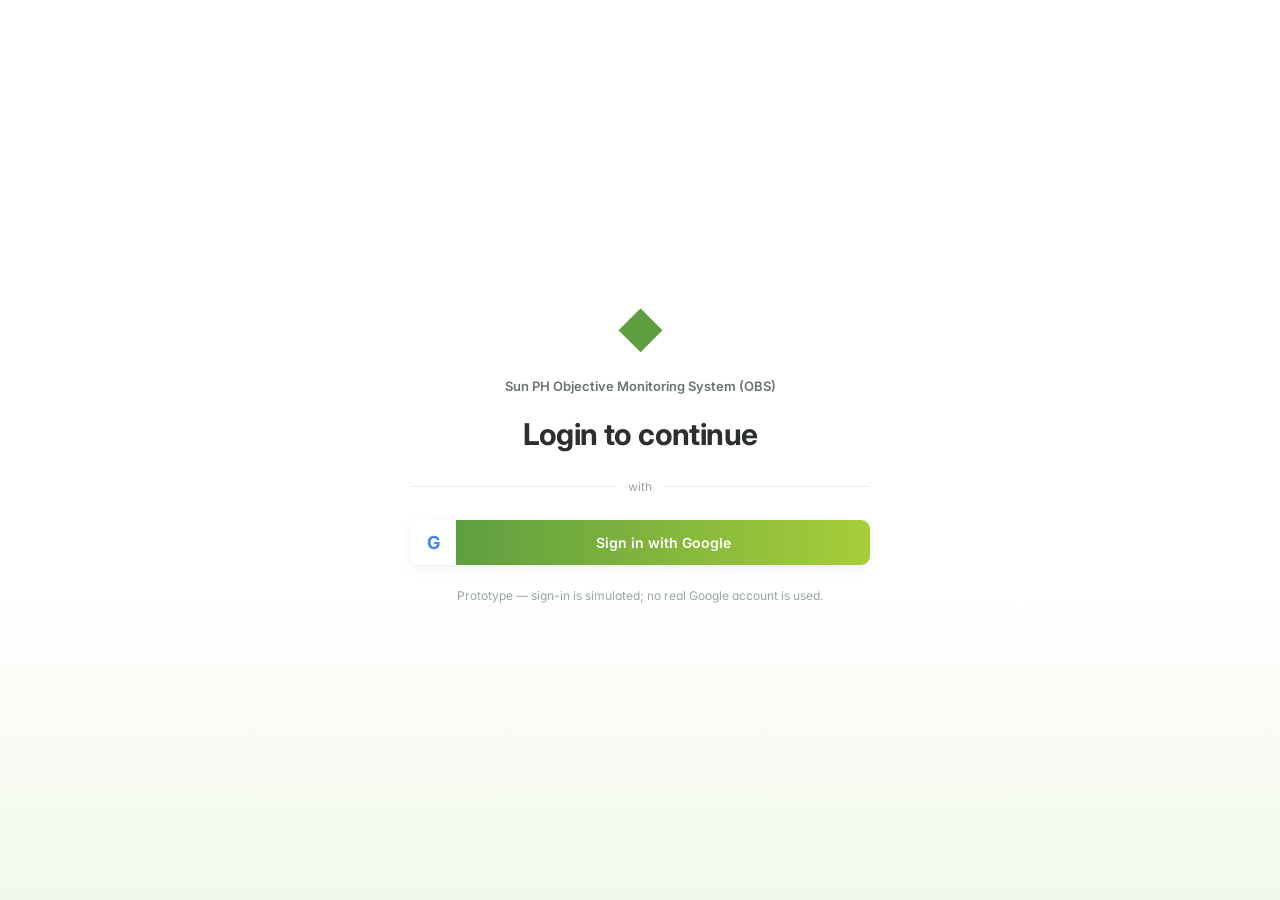
==== admin-oms/index.html @ 53032c03 "deploy: publish admin-oms preview at /admin-oms (branch-mode Pages) Pages serves main in legacy bran" ====
<!DOCTYPE html>
<html lang="en">
<head>
  <meta charset="UTF-8" />
  <meta name="viewport" content="width=device-width, initial-scale=1.0" />
  <title>OBS</title>
  <link rel="preconnect" href="https://fonts.googleapis.com" />
  <link rel="preconnect" href="https://fonts.gstatic.com" crossorigin />
  <link rel="stylesheet" href="https://fonts.googleapis.com/css2?family=Inter:wght@400;500;600;700;800&display=swap" />
  <link rel="stylesheet" href="styles.css" />
  <!-- Auth gate: unauthenticated visitors are sent to the login page (fake auth, prototype). -->
  <script>
    try {
      if (localStorage.getItem("titan-authed") !== "1") window.location.replace("login.html");
    } catch (e) { /* private mode — allow through */ }
  </script>
</head>
<body>
  <div class="app">
    <!-- Sidebar -->
    <aside class="sidebar">
      <div class="brand">
        <span class="brand-mark">◆</span>
        <span class="brand-name">Sun PH Objective Monitoring System (OBS)</span>
      </div>
      <div class="nav-section">Workspace</div>
      <nav class="nav" id="nav">
        <button class="nav-item active" data-view="analytics">
          <span class="nav-ico">▦</span> Analytics
        </button>
        <button class="nav-item" data-view="objectives">
          <span class="nav-ico">◎</span> My Objectives
        </button>
        <button class="nav-item" data-view="ai">
          <span class="nav-ico">✦</span> AI Assistant
        </button>
        <button class="nav-item" data-view="my-feedback">
          <span class="nav-ico">✓</span> My Feedback
        </button>
        <button class="nav-item" data-view="peer">
          <span class="nav-ico">★</span> Peer Review
        </button>
        <button class="nav-item" data-view="reports">
          <span class="nav-ico">▤</span> Reports
        </button>
        <button class="nav-item" data-view="feedback">
          <span class="nav-ico">✎</span> Feedback
        </button>
        <button class="nav-item" data-view="evidence">
          <span class="nav-ico">📎</span> Evidence Review
        </button>
        <button class="nav-item" data-view="admin">
          <span class="nav-ico">⚙</span> Admin
        </button>
      </nav>
      <div class="sidebar-foot">
        <button class="btn sm signout-btn" id="signout"><span>⤶</span> Sign out</button>
        <div class="mini-note">Prototype · dummy data</div>
      </div>
    </aside>

    <!-- Main -->
    <div class="main">
      <header class="topbar">
        <div class="topbar-title" id="topbar-title">Analytics</div>
        <div class="topbar-right">
          <button class="theme-switch" id="theme-switch" title="Change the look — cycle theme options">
            <span class="theme-dot" id="theme-dot"></span>
            <span class="theme-name" id="theme-name">Evergreen</span>
            <span class="theme-caret">▾</span>
          </button>
          <div class="role-switch" id="role-switch">
            <button class="role-btn active" data-role="employee">Employee</button>
            <button class="role-btn" data-role="leader">Leader</button>
          </div>
          <div class="user-chip" id="user-chip">
            <span class="avatar" id="user-avatar">AP</span>
            <span class="user-name" id="user-name">Abdul Palala</span>
          </div>
        </div>
      </header>

      <main class="content" id="content"><!-- views render here --></main>
    </div>
  </div>

  <!-- Modal host -->
  <div class="modal-overlay" id="modal-overlay" hidden>
    <div class="modal" id="modal"></div>
  </div>

  <!-- Data first, then view modules, then the app controller -->
  <script src="mock-data.js"></script>
  <script src="views-analytics.js"></script>
  <script src="views-objectives.js"></script>
  <script src="views-ai.js"></script>
  <script src="views-reviews.js"></script>
  <script src="views-peer.js"></script>
  <script src="views-reports.js"></script>
  <script src="views-evidence.js"></script>
  <script src="views-admin.js"></script>
  <script src="app.js"></script>
</body>
</html>
---- admin-oms/styles.css ----
/* Titan prototype — NiceAdmin-inspired design system. Pure CSS, no dependencies. */

:root {
  /* palette */
  --bg: #f3f6f3;
  --surface: #ffffff;
  --surface-2: #f5f8f4;
  --border: #e8eee7;
  --text: #2b302c;
  --muted: #6a746c;
  --faint: #9aa89c;
  --accent: #5f9e3f;
  --accent-soft: #e9f4dc;
  --green: #4e8a34;
  --green-soft: #e7f4d6;
  --amber: #d97706;
  --amber-soft: #fdf3e3;
  --red: #dc2626;
  --red-soft: #fce8e8;
  --blue: #2563eb;
  --blue-soft: #e8f0fe;
  /* brand greens (NiceAdmin) */
  --green-deep: #124b3a;
  --green-deep2: #0e3c2e;
  --lime: #a6ce3a;
  --lime-2: #cfe89a;
  --donut-amber: #e6a23c;
  /* themeable brand extras (overridden per [data-theme]) */
  --accent-strong: #2f6b2a;   /* text/icon sitting on accent-soft */
  --on-primary: #16351f;      /* text on the primary CTA button   */
  --on-dark: #ffffff;         /* text on dark shell / accent fills */
  --track: #eef0f4;           /* progress + neutral chip track     */
  /* shape */
  --r-card: 14px;
  --r-btn: 9px;
  --r-pill: 999px;
  --shadow: 0 1px 2px rgba(20, 22, 40, .04), 0 4px 16px rgba(20, 22, 40, .05);
  --shadow-lg: 0 12px 40px rgba(20, 22, 40, .16);
  --sp: 8px;

  /* ---------- Typography tokens (single source of truth) ---------- */
  --font-sans: "Inter", -apple-system, BlinkMacSystemFont, "Segoe UI", Roboto, Helvetica, Arial, sans-serif;

  /* type scale */
  --fs-page-title: 30px;   /* page titles          */
  --fs-section: 18px;      /* section headers      */
  --fs-card-title: 16px;   /* card titles          */
  --fs-name: 16px;         /* employee names       */
  --fs-body: 14px;         /* body text            */
  --fs-label: 13px;        /* form / value labels  */
  --fs-chip: 12px;         /* status chips, tags   */
  --fs-button: 14px;       /* buttons              */
  --fs-input: 14px;        /* inputs               */
  --fs-helper: 12px;       /* helper / meta text   */
  --fs-eyebrow: 11px;      /* uppercase micro-labels */

  /* weights */
  --fw-regular: 400;
  --fw-medium: 500;
  --fw-semibold: 600;
  --fw-bold: 700;

  /* line heights */
  --lh-heading: 1.25;
  --lh-body: 1.5;
  --lh-label: 1.4;

  /* tracking */
  --ls-tight: -.02em;
  --ls-wide: .04em;
}

/* ============================================================
   THEME VARIANTS — swap brand + neutral tokens only.
   Semantic status colors (green/amber/red/blue) stay constant.
   Layout and view logic are untouched; set via <html data-theme>.
   ============================================================ */

/* Option 2 — Indigo: modern SaaS, cool neutrals (Linear-ish) */
:root[data-theme="indigo"] {
  --bg: #f6f7fb; --surface: #ffffff; --surface-2: #f3f4f9; --border: #e7e8f0;
  --text: #1e2130; --muted: #5c6479; --faint: #9aa0b5;
  --accent: #5b5bd6; --accent-soft: #eaeafb; --accent-strong: #4343b8;
  --green-deep: #2c2c66; --green-deep2: #23234f;
  --lime: #5b5bd6; --lime-2: #c7c7f2; --on-primary: #ffffff;
  --track: #ececf3;
}

/* Option 3 — Graphite: minimal monochrome (Vercel / Notion-ish) */
:root[data-theme="graphite"] {
  --bg: #f7f7f8; --surface: #ffffff; --surface-2: #f4f4f5; --border: #e6e6e8;
  --text: #18181b; --muted: #6b6b74; --faint: #a1a1aa;
  --accent: #18181b; --accent-soft: #ececed; --accent-strong: #18181b;
  --green-deep: #18181b; --green-deep2: #09090b;
  --lime: #18181b; --lime-2: #d4d4d8; --on-primary: #ffffff;
  --track: #eaeaec;
}

/* Option 4 — Midnight: dark mode */
:root[data-theme="midnight"] {
  --bg: #0f1214; --surface: #171b1e; --surface-2: #1e2427; --border: #2a3136;
  --text: #e6ebe8; --muted: #9aa8a0; --faint: #6b7873;
  --accent: #6bbf59; --accent-soft: #1e3320; --accent-strong: #8fd97f;
  --green-deep: #0c2a1f; --green-deep2: #082018;
  --lime: #6bbf59; --lime-2: #2e5a2f; --on-primary: #0c2a1f;
  --track: #2a3136;
  --shadow: 0 1px 2px rgba(0, 0, 0, .3), 0 4px 16px rgba(0, 0, 0, .35);
  --shadow-lg: 0 12px 40px rgba(0, 0, 0, .55);
}

* { box-sizing: border-box; }
html, body { height: 100%; }
body {
  margin: 0;
  font-family: var(--font-sans);
  background: var(--bg);
  color: var(--text);
  font-size: var(--fs-body);
  font-weight: var(--fw-regular);
  line-height: var(--lh-body);
  -webkit-font-smoothing: antialiased;
  -moz-osx-font-smoothing: grayscale;
  text-rendering: optimizeLegibility;
  font-optical-sizing: auto;
  font-feature-settings: "cv11", "ss01";
}

/* ---------- Layout ---------- */
.app { display: flex; min-height: 100vh; }

.sidebar {
  width: 232px; flex-shrink: 0;
  background: var(--surface);
  border-right: 1px solid var(--border);
  display: flex; flex-direction: column;
  padding: 18px 14px;
  position: sticky; top: 0; height: 100vh;
}
.brand { display: flex; align-items: center; gap: 10px; padding: 6px 8px 20px; }
.brand-mark { color: var(--green-deep); font-size: 20px; }
.brand-name { font-weight: var(--fw-bold); font-size: var(--fs-section); letter-spacing: var(--ls-tight); }
/* Full product name is long — keep the sidebar lockup compact and let it wrap cleanly. */
.sidebar .brand { align-items: flex-start; }
.sidebar .brand-mark { line-height: 1.25; }
.sidebar .brand-name { font-size: var(--fs-label); line-height: 1.25; letter-spacing: 0; }

.nav-section { font-size: var(--fs-eyebrow); font-weight: var(--fw-bold); text-transform: uppercase; letter-spacing: .06em; color: var(--faint); padding: 8px 12px 6px; }
.nav { display: flex; flex-direction: column; gap: 3px; }
.nav-item {
  display: flex; align-items: center; gap: 11px;
  border: none; background: transparent; cursor: pointer;
  padding: 10px 12px; border-radius: var(--r-btn);
  font-size: var(--fs-body); font-weight: var(--fw-medium); color: var(--muted); text-align: left; width: 100%;
  font-family: inherit; transition: background .12s, color .12s;
}
.nav-item:hover { background: var(--surface-2); color: var(--text); }
.nav-item.active { background: var(--accent-soft); color: var(--accent-strong); font-weight: 700; }
.nav-item.active .nav-ico { color: var(--accent); }
.nav-ico { width: 18px; text-align: center; font-size: 15px; }

.sidebar-foot { margin-top: auto; padding: 10px 8px; }
.mini-note { font-size: var(--fs-eyebrow); color: var(--faint); }

.main { flex: 1; min-width: 0; display: flex; flex-direction: column; }

.topbar {
  display: flex; align-items: center; justify-content: space-between;
  padding: 14px 28px; background: var(--surface);
  border-bottom: 1px solid var(--border); position: sticky; top: 0; z-index: 5;
}
.topbar-title { font-size: var(--fs-section); font-weight: var(--fw-semibold); line-height: var(--lh-heading); letter-spacing: var(--ls-tight); }
.topbar-right { display: flex; align-items: center; gap: 16px; }

.role-switch { display: inline-flex; background: var(--surface-2); border: 1px solid var(--border); border-radius: var(--r-pill); padding: 3px; }
.role-btn {
  border: none; background: transparent; cursor: pointer; font-family: inherit;
  padding: 6px 14px; border-radius: var(--r-pill); font-size: var(--fs-label); color: var(--muted); font-weight: var(--fw-medium);
}
.role-btn.active { background: var(--surface); color: var(--text); box-shadow: var(--shadow); font-weight: var(--fw-semibold); }

/* theme switcher (cycles palette options) */
.theme-switch {
  display: inline-flex; align-items: center; gap: 8px; cursor: pointer; font-family: inherit;
  background: var(--surface-2); border: 1px solid var(--border); border-radius: var(--r-pill);
  padding: 6px 12px 6px 10px; color: var(--text);
  font-size: var(--fs-label); font-weight: var(--fw-medium); transition: border-color .12s, background .12s;
}
.theme-switch:hover { border-color: var(--accent); }
.theme-switch .theme-dot { width: 14px; height: 14px; border-radius: 50%; flex-shrink: 0; box-shadow: inset 0 0 0 1px rgba(0,0,0,.08); }
.theme-switch .theme-name { min-width: 62px; text-align: left; }
.theme-switch .theme-caret { color: var(--faint); font-size: 10px; }

.user-chip { display: flex; align-items: center; gap: 9px; }
.avatar {
  width: 32px; height: 32px; border-radius: 50%; background: var(--accent);
  color: #fff; display: grid; place-items: center; font-size: 12px; font-weight: 700;
}
.user-name { font-weight: var(--fw-semibold); font-size: var(--fs-label); }

.content { padding: 28px; max-width: 1180px; width: 100%; margin: 0 auto; }

/* ---------- Reusable pieces ---------- */
.section-head { display: flex; align-items: center; justify-content: space-between; margin: 4px 0 16px; }
.section-head h2 { margin: 0; font-size: var(--fs-section); font-weight: var(--fw-semibold); line-height: var(--lh-heading); letter-spacing: var(--ls-tight); }
.section-sub { color: var(--muted); font-size: var(--fs-label); line-height: var(--lh-body); margin: -8px 0 18px; }

.grid { display: grid; gap: 16px; }
.grid-2 { grid-template-columns: repeat(2, 1fr); }
.grid-3 { grid-template-columns: repeat(3, 1fr); }
.grid-4 { grid-template-columns: repeat(4, 1fr); }
@media (max-width: 900px) { .grid-2, .grid-3, .grid-4 { grid-template-columns: 1fr; } }

.card {
  background: var(--surface); border: 1px solid var(--border);
  border-radius: var(--r-card); padding: 18px; box-shadow: var(--shadow);
}
.card-title { font-size: var(--fs-card-title); font-weight: var(--fw-semibold); line-height: var(--lh-heading); letter-spacing: -.01em; color: var(--text); margin: 0 0 12px; display: flex; align-items: center; justify-content: space-between; }
.card-title .hint { font-weight: var(--fw-medium); color: var(--muted); font-size: var(--fs-helper); }

.stat-tile { background: var(--surface); border: 1px solid var(--border); border-radius: var(--r-card); padding: 18px; box-shadow: var(--shadow); }
.stat-label { color: var(--muted); font-size: var(--fs-chip); font-weight: var(--fw-semibold); text-transform: uppercase; letter-spacing: var(--ls-wide); }
.stat-value { font-size: 28px; font-weight: 800; letter-spacing: -.03em; line-height: var(--lh-heading); margin-top: 6px; font-variant-numeric: tabular-nums; }
.stat-delta { font-size: var(--fs-chip); margin-top: 4px; font-weight: var(--fw-semibold); }
.stat-delta.up { color: var(--green); }
.stat-delta.down { color: var(--red); }

/* badges */
.badge { display: inline-flex; align-items: center; gap: 5px; padding: 3px 10px; border-radius: var(--r-pill); font-size: var(--fs-chip); font-weight: var(--fw-semibold); line-height: var(--lh-label); }
.badge::before { content: ""; width: 6px; height: 6px; border-radius: 50%; background: currentColor; opacity: .8; }
.badge.green { background: var(--green-soft); color: var(--green); }
.badge.amber { background: var(--amber-soft); color: var(--amber); }
.badge.red { background: var(--red-soft); color: var(--red); }
.badge.blue { background: var(--blue-soft); color: var(--blue); }
.badge.gray { background: var(--track); color: var(--muted); }

/* progress bar */
.progress { height: 7px; background: var(--track); border-radius: var(--r-pill); overflow: hidden; }
.progress > span { display: block; height: 100%; border-radius: var(--r-pill); background: var(--accent); }
.progress.green > span { background: var(--green); }
.progress.amber > span { background: var(--amber); }
.progress.red > span { background: var(--red); }

/* buttons */
.btn { font-family: inherit; cursor: pointer; border-radius: var(--r-btn); font-size: var(--fs-button); font-weight: var(--fw-semibold); line-height: var(--lh-label); padding: 9px 15px; border: 1px solid var(--border); background: var(--surface); color: var(--text); transition: background .12s, border-color .12s; }
.btn:hover { background: var(--surface-2); }
.btn.primary { background: var(--lime); border-color: var(--lime); color: var(--on-primary); }
.btn.primary:hover { filter: brightness(1.04); }
.btn.ghost { border-color: transparent; background: transparent; color: var(--accent); }
.btn.sm { padding: 6px 11px; font-size: var(--fs-label); }
.btn.danger { color: var(--red); border-color: var(--red-soft); background: var(--red-soft); }
.btn.success { color: var(--green); border-color: var(--green-soft); background: var(--green-soft); }

/* table */
.table { width: 100%; border-collapse: collapse; font-size: var(--fs-label); font-variant-numeric: tabular-nums; }
.table th { text-align: left; color: var(--muted); font-weight: var(--fw-semibold); font-size: var(--fs-eyebrow); text-transform: uppercase; letter-spacing: var(--ls-wide); padding: 10px 12px; border-bottom: 1px solid var(--border); }
.table td { padding: 13px 12px; border-bottom: 1px solid var(--border); vertical-align: middle; }
.table tr:last-child td { border-bottom: none; }
.table tr.clickable { cursor: pointer; }
.table tr.clickable:hover td { background: var(--surface-2); }

/* avatar inline */
.av { width: 26px; height: 26px; border-radius: 50%; display: inline-grid; place-items: center; font-size: 10px; font-weight: 700; color: #fff; }
.who { display: flex; align-items: center; gap: 9px; font-size: var(--fs-name); font-weight: var(--fw-semibold); line-height: var(--lh-label); color: var(--text); }
.who small { display: block; margin-top: 1px; font-size: var(--fs-helper); font-weight: var(--fw-regular); line-height: 1.35; color: var(--muted); }

/* list rows */
.row-item { display: flex; align-items: center; justify-content: space-between; padding: 11px 0; border-bottom: 1px solid var(--border); }
.row-item:last-child { border-bottom: none; }

/* charts (pure CSS) */
.bars { display: flex; align-items: flex-end; gap: 14px; height: 150px; padding-top: 10px; }
.bars .bar-col { flex: 1; display: flex; flex-direction: column; align-items: center; gap: 8px; height: 100%; justify-content: flex-end; }
.bars .bar { width: 60%; max-width: 42px; background: var(--green-deep); border-radius: 6px 6px 0 0; min-height: 4px; transition: height .3s; }
.bars .bar.soft { background: var(--lime); }
.bars .bar-lbl { font-size: var(--fs-eyebrow); color: var(--muted); font-weight: var(--fw-semibold); }
.bars .bar-val { font-size: var(--fs-eyebrow); color: var(--faint); }

.spark { width: 100%; height: 90px; display: block; }

/* pills / chips */
.tag { display: inline-block; padding: 3px 9px; border-radius: var(--r-pill); font-size: var(--fs-chip); font-weight: var(--fw-semibold); background: var(--surface-2); border: 1px solid var(--border); color: var(--muted); }

/* checklist */
.check-list { list-style: none; padding: 0; margin: 0; }
.check-list li { display: flex; gap: 9px; align-items: flex-start; padding: 6px 0; font-size: var(--fs-body); line-height: var(--lh-body); }
.check-list .ck { color: var(--green); font-weight: 800; }
.check-list .ck.off { color: var(--faint); }

/* feedback columns */
.fb-cols { display: grid; grid-template-columns: 1fr 1fr; gap: 20px; }
@media (max-width: 700px) { .fb-cols { grid-template-columns: 1fr; } }
.fb-cols h4 { margin: 0 0 8px; font-size: var(--fs-chip); font-weight: var(--fw-semibold); text-transform: uppercase; letter-spacing: var(--ls-wide); color: var(--muted); }

/* AI narrative card */
.ai-narrative { background: linear-gradient(180deg, var(--accent-soft), var(--surface)); border: 1px solid var(--border); }
.ai-tag { font-size: var(--fs-eyebrow); font-weight: var(--fw-bold); color: var(--accent); text-transform: uppercase; letter-spacing: .05em; }

/* chat */
.chat { display: flex; flex-direction: column; height: 440px; }
.chat-log { flex: 1; overflow-y: auto; display: flex; flex-direction: column; gap: 12px; padding: 4px; }
.msg { max-width: 78%; padding: 10px 14px; border-radius: 14px; font-size: var(--fs-body); line-height: var(--lh-body); white-space: pre-wrap; }
.msg.user { align-self: flex-end; background: var(--accent); color: var(--on-dark); border-bottom-right-radius: 4px; }
.msg.bot { align-self: flex-start; background: var(--surface-2); border: 1px solid var(--border); border-bottom-left-radius: 4px; }
.chat-suggests { display: flex; flex-wrap: wrap; gap: 8px; margin: 12px 0; }
.chat-suggests .tag { cursor: pointer; }
.chat-suggests .tag:hover { border-color: var(--accent); color: var(--accent); }
.chat-input { display: flex; gap: 8px; margin-top: 12px; }
.chat-input input { flex: 1; }

/* forms */
.field { margin-bottom: 14px; }
.field label { display: block; font-size: var(--fs-label); font-weight: var(--fw-medium); line-height: var(--lh-label); color: var(--muted); margin-bottom: 6px; }
input[type=text], input[type=email], input[type=password], input[type=date], input[type=time], input[type=number], textarea, select {
  width: 100%; font-family: inherit; font-size: var(--fs-input); font-weight: var(--fw-regular); line-height: var(--lh-body); padding: 9px 11px;
  border: 1px solid var(--border); border-radius: var(--r-btn); background: var(--surface); color: var(--text);
}
textarea { resize: vertical; min-height: 80px; }
input:focus, textarea:focus, select:focus { outline: none; border-color: var(--accent); box-shadow: 0 0 0 3px var(--accent-soft); }

/* stars */
.stars { display: inline-flex; gap: 3px; font-size: 20px; cursor: pointer; }
.stars .star { color: #d7dae2; }
.stars .star.on { color: #f5b301; }

/* modal */
.modal-overlay { position: fixed; inset: 0; background: rgba(20, 22, 40, .45); display: grid; place-items: center; z-index: 50; padding: 20px; }
.modal-overlay[hidden] { display: none; }
.modal { background: var(--surface); border-radius: 16px; box-shadow: var(--shadow-lg); width: 100%; max-width: 560px; max-height: 88vh; overflow-y: auto; padding: 24px; }
.modal-head { display: flex; align-items: flex-start; justify-content: space-between; margin-bottom: 16px; }
.modal-head h3 { margin: 0; font-size: var(--fs-section); font-weight: var(--fw-semibold); line-height: var(--lh-heading); letter-spacing: var(--ls-tight); }
.modal-head .close { border: none; background: transparent; font-size: 22px; cursor: pointer; color: var(--muted); line-height: 1; }
.modal-foot { display: flex; justify-content: flex-end; gap: 10px; margin-top: 20px; }

/* hero banner (NiceAdmin welcome card) */
.hero {
  background: var(--green-deep); color: var(--on-dark); border-radius: var(--r-card);
  padding: 26px 28px; margin-bottom: 16px; display: flex; align-items: center;
  justify-content: space-between; gap: 20px; box-shadow: var(--shadow); overflow: hidden;
}
.hero h2 { margin: 0 0 8px; font-size: var(--fs-page-title); font-weight: var(--fw-bold); line-height: var(--lh-heading); letter-spacing: var(--ls-tight); color: var(--on-dark); }
.hero p { margin: 0 0 16px; color: rgba(255, 255, 255, .82); font-size: var(--fs-body); line-height: var(--lh-body); max-width: 520px; }
.hero-glyph { font-size: 60px; line-height: 1; opacity: .95; }
@media (max-width: 700px) { .hero-glyph { display: none; } .hero { padding: 22px; } }

/* donut chart (pure CSS conic-gradient) */
.donut-wrap { display: flex; flex-direction: column; align-items: center; gap: 16px; padding-top: 6px; }
.donut { position: relative; width: 168px; height: 168px; }
.donut-ring { width: 100%; height: 100%; border-radius: 50%; }
.donut-hole { position: absolute; inset: 22%; background: var(--surface); border-radius: 50%; display: grid; place-items: center; text-align: center; }
.donut-hole .d-label { font-size: var(--fs-chip); color: var(--muted); }
.donut-hole .d-value { font-size: 26px; font-weight: 800; letter-spacing: -.02em; font-variant-numeric: tabular-nums; }
.donut-legend { display: grid; grid-template-columns: 1fr 1fr; gap: 8px 16px; width: 100%; }
.donut-legend .leg { display: flex; align-items: center; justify-content: space-between; font-size: var(--fs-label); }
.donut-legend .leg .lbl { display: flex; align-items: center; gap: 8px; color: var(--muted); }
.donut-legend .dot, .insight-legend .dot { width: 10px; height: 10px; border-radius: 3px; display: inline-block; flex-shrink: 0; }

/* insight segmented bar */
.insight-bar { display: flex; height: 8px; border-radius: var(--r-pill); overflow: hidden; margin: 6px 0 12px; }
.insight-bar > span { display: block; height: 100%; }
.insight-legend { display: flex; flex-wrap: wrap; gap: 14px; }
.insight-legend .leg { display: flex; align-items: center; gap: 7px; font-size: var(--fs-chip); color: var(--muted); }

/* read-only received-evaluation card */
.eval-readonly { background: linear-gradient(180deg, var(--surface-2), var(--surface)); }
.eval-score { text-align: center; padding: 6px 18px; border-right: 1px solid var(--border); }

/* misc */
.stack { display: flex; flex-direction: column; gap: 14px; }
.row { display: flex; align-items: center; gap: 10px; }
.spread { display: flex; align-items: center; justify-content: space-between; }
.mt-0 { margin-top: 0; } .mb-0 { margin-bottom: 0; }
.muted { color: var(--muted); }
.small { font-size: var(--fs-helper); line-height: var(--lh-body); }
.right { text-align: right; }
.divider { height: 1px; background: var(--border); margin: 16px 0; }
.empty { color: var(--muted); font-size: var(--fs-label); line-height: var(--lh-body); text-align: center; padding: 30px; }

/* sidebar sign-out */
.signout-btn { width: 100%; display: flex; align-items: center; gap: 8px; justify-content: flex-start; color: var(--muted); margin-bottom: 8px; }
.signout-btn:hover { color: var(--text); }

/* ============================================================
   AUTH / LOGIN (login.html) — centered single column, Google SSO only.
   Reuses the shared token system so every theme applies here too.
   ============================================================ */
.auth { position: relative; min-height: 100vh; display: grid; place-items: center; padding: 24px; background: var(--surface); overflow: hidden; }
.auth-card { position: relative; z-index: 1; width: 100%; max-width: 460px; text-align: center; }
.auth-logo .brand-mark { font-size: 46px; color: var(--accent); }
.auth-appname { margin-top: 12px; font-size: var(--fs-label); font-weight: var(--fw-semibold); color: var(--muted); }
.auth-title { margin: 20px 0 0; font-size: var(--fs-page-title); font-weight: var(--fw-bold); letter-spacing: var(--ls-tight); line-height: var(--lh-heading); color: var(--text); }
.auth-divider { display: flex; align-items: center; gap: 12px; margin: 24px 0; color: var(--faint); font-size: var(--fs-helper); }
.auth-divider::before, .auth-divider::after { content: ""; flex: 1; height: 1px; background: var(--border); }

/* Google sign-in button: white G badge + gradient label (theme-driven). */
.google-btn { display: flex; align-items: stretch; width: 100%; padding: 0; border: none; cursor: pointer; border-radius: var(--r-btn); overflow: hidden; font-family: inherit; box-shadow: var(--shadow); transition: filter .12s; }
.google-btn:hover { filter: brightness(1.04); }
.google-btn .g-badge { flex-shrink: 0; width: 46px; display: grid; place-items: center; background: #fff; color: #4285f4; font-weight: var(--fw-bold); font-size: 18px; }
.google-btn .g-label { flex: 1; padding: 14px; text-align: center; color: #fff; font-weight: var(--fw-semibold); font-size: var(--fs-button); background: linear-gradient(90deg, var(--accent), var(--lime)); }
.auth-hint { text-align: center; color: var(--faint); font-size: var(--fs-helper); margin: 22px 0 0; }

/* Subtle decorative wave echoing the brand palette; theme-aware. */
.auth-wave { position: absolute; left: 0; right: 0; bottom: 0; height: 34vh; z-index: 0; pointer-events: none;
  background: linear-gradient(180deg, transparent 0%, var(--accent-soft) 100%); opacity: .6; }
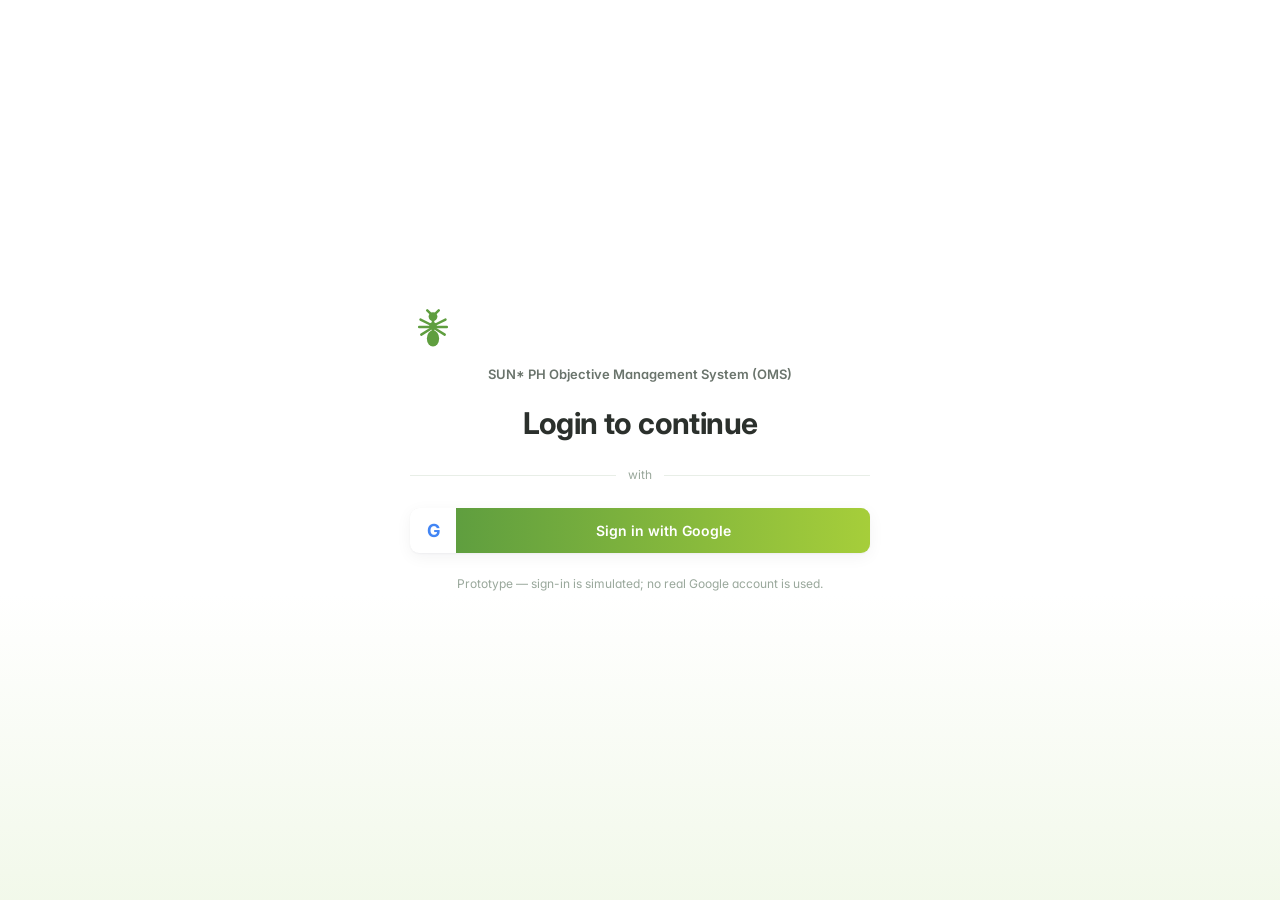
==== commit c0aa4f07: "chore(preview): sync admin-oms preview from feature/admin-oms" ====
--- a/admin-oms/index.html
+++ b/admin-oms/index.html
@@ -3,11 +3,12 @@
 <head>
   <meta charset="UTF-8" />
   <meta name="viewport" content="width=device-width, initial-scale=1.0" />
-  <title>OBS</title>
+  <title>SUN* PH Objective Management System (OMS)</title>
   <link rel="preconnect" href="https://fonts.googleapis.com" />
   <link rel="preconnect" href="https://fonts.gstatic.com" crossorigin />
   <link rel="stylesheet" href="https://fonts.googleapis.com/css2?family=Inter:wght@400;500;600;700;800&display=swap" />
   <link rel="stylesheet" href="styles.css" />
+  <link rel="icon" href="data:image/svg+xml,%3Csvg%20xmlns='http://www.w3.org/2000/svg'%20viewBox='0%200%2024%2024'%3E%3Cg%20fill='none'%20stroke='%234e8a34'%20stroke-width='1.3'%20stroke-linecap='round'%3E%3Cpath%20d='M11%203.7%20L9%201.7'/%3E%3Cpath%20d='M13%203.7%20L15%201.7'/%3E%3Cpath%20d='M10.4%209%20L5.5%206.6'/%3E%3Cpath%20d='M13.6%209%20L18.5%206.6'/%3E%3Cpath%20d='M10.1%2010.4%20L4.8%2010.4'/%3E%3Cpath%20d='M13.9%2010.4%20L19.2%2010.4'/%3E%3Cpath%20d='M10.4%2011.6%20L5.9%2014.4'/%3E%3Cpath%20d='M13.6%2011.6%20L18.1%2014.4'/%3E%3C/g%3E%3Cg%20fill='%234e8a34'%3E%3Crect%20x='11.35'%20y='6.6'%20width='1.3'%20height='2.2'%20rx='.5'/%3E%3Crect%20x='11.25'%20y='11.4'%20width='1.5'%20height='1.6'%20rx='.5'/%3E%3Ccircle%20cx='12'%20cy='5'%20r='2.3'/%3E%3Ccircle%20cx='12'%20cy='10'%20r='2'/%3E%3Cellipse%20cx='12'%20cy='16.4'%20rx='3.2'%20ry='4.2'/%3E%3C/g%3E%3C/svg%3E" />
   <!-- Auth gate: unauthenticated visitors are sent to the login page (fake auth, prototype). -->
   <script>
     try {
@@ -20,8 +21,8 @@
     <!-- Sidebar -->
     <aside class="sidebar">
       <div class="brand">
-        <span class="brand-mark">◆</span>
-        <span class="brand-name">Sun PH Objective Monitoring System (OBS)</span>
+        <span class="brand-mark" title="OMS — the colony of objectives"><svg viewBox="0 0 24 24" xmlns="http://www.w3.org/2000/svg" aria-hidden="true"><g fill="none" stroke="currentColor" stroke-width="1.3" stroke-linecap="round"><path d="M11 3.7 L9 1.7"/><path d="M13 3.7 L15 1.7"/><path d="M10.4 9 L5.5 6.6"/><path d="M13.6 9 L18.5 6.6"/><path d="M10.1 10.4 L4.8 10.4"/><path d="M13.9 10.4 L19.2 10.4"/><path d="M10.4 11.6 L5.9 14.4"/><path d="M13.6 11.6 L18.1 14.4"/></g><g fill="currentColor"><rect x="11.35" y="6.6" width="1.3" height="2.2" rx=".5"/><rect x="11.25" y="11.4" width="1.5" height="1.6" rx=".5"/><circle cx="12" cy="5" r="2.3"/><circle cx="12" cy="10" r="2"/><ellipse cx="12" cy="16.4" rx="3.2" ry="4.2"/></g></svg></span>
+        <span class="brand-name">SUN* PH Objective Management System (OMS)</span>
       </div>
       <div class="nav-section">Workspace</div>
       <nav class="nav" id="nav">
@@ -45,9 +46,6 @@
         </button>
         <button class="nav-item" data-view="feedback">
           <span class="nav-ico">✎</span> Feedback
-        </button>
-        <button class="nav-item" data-view="evidence">
-          <span class="nav-ico">📎</span> Evidence Review
         </button>
         <button class="nav-item" data-view="admin">
           <span class="nav-ico">⚙</span> Admin
@@ -91,13 +89,15 @@
 
   <!-- Data first, then view modules, then the app controller -->
   <script src="mock-data.js"></script>
+  <script src="peer-assignments.js"></script>
+  <script src="objective-evidence.js"></script>
+  <script src="objective-okr.js"></script>
   <script src="views-analytics.js"></script>
   <script src="views-objectives.js"></script>
   <script src="views-ai.js"></script>
   <script src="views-reviews.js"></script>
   <script src="views-peer.js"></script>
   <script src="views-reports.js"></script>
-  <script src="views-evidence.js"></script>
   <script src="views-admin.js"></script>
   <script src="app.js"></script>
 </body>
--- a/admin-oms/styles.css
+++ b/admin-oms/styles.css
@@ -138,6 +138,8 @@
 }
 .brand { display: flex; align-items: center; gap: 10px; padding: 6px 8px 20px; }
 .brand-mark { color: var(--green-deep); font-size: 20px; }
+/* Bee logo mark — inherits brand-mark color via currentColor, so it themes. */
+.brand-mark svg { width: 22px; height: 22px; display: block; }
 .brand-name { font-weight: var(--fw-bold); font-size: var(--fs-section); letter-spacing: var(--ls-tight); }
 /* Full product name is long — keep the sidebar lockup compact and let it wrap cleanly. */
 .sidebar .brand { align-items: flex-start; }
@@ -386,6 +388,7 @@
 .auth { position: relative; min-height: 100vh; display: grid; place-items: center; padding: 24px; background: var(--surface); overflow: hidden; }
 .auth-card { position: relative; z-index: 1; width: 100%; max-width: 460px; text-align: center; }
 .auth-logo .brand-mark { font-size: 46px; color: var(--accent); }
+.auth-logo .brand-mark svg { width: 46px; height: 46px; }
 .auth-appname { margin-top: 12px; font-size: var(--fs-label); font-weight: var(--fw-semibold); color: var(--muted); }
 .auth-title { margin: 20px 0 0; font-size: var(--fs-page-title); font-weight: var(--fw-bold); letter-spacing: var(--ls-tight); line-height: var(--lh-heading); color: var(--text); }
 .auth-divider { display: flex; align-items: center; gap: 12px; margin: 24px 0; color: var(--faint); font-size: var(--fs-helper); }
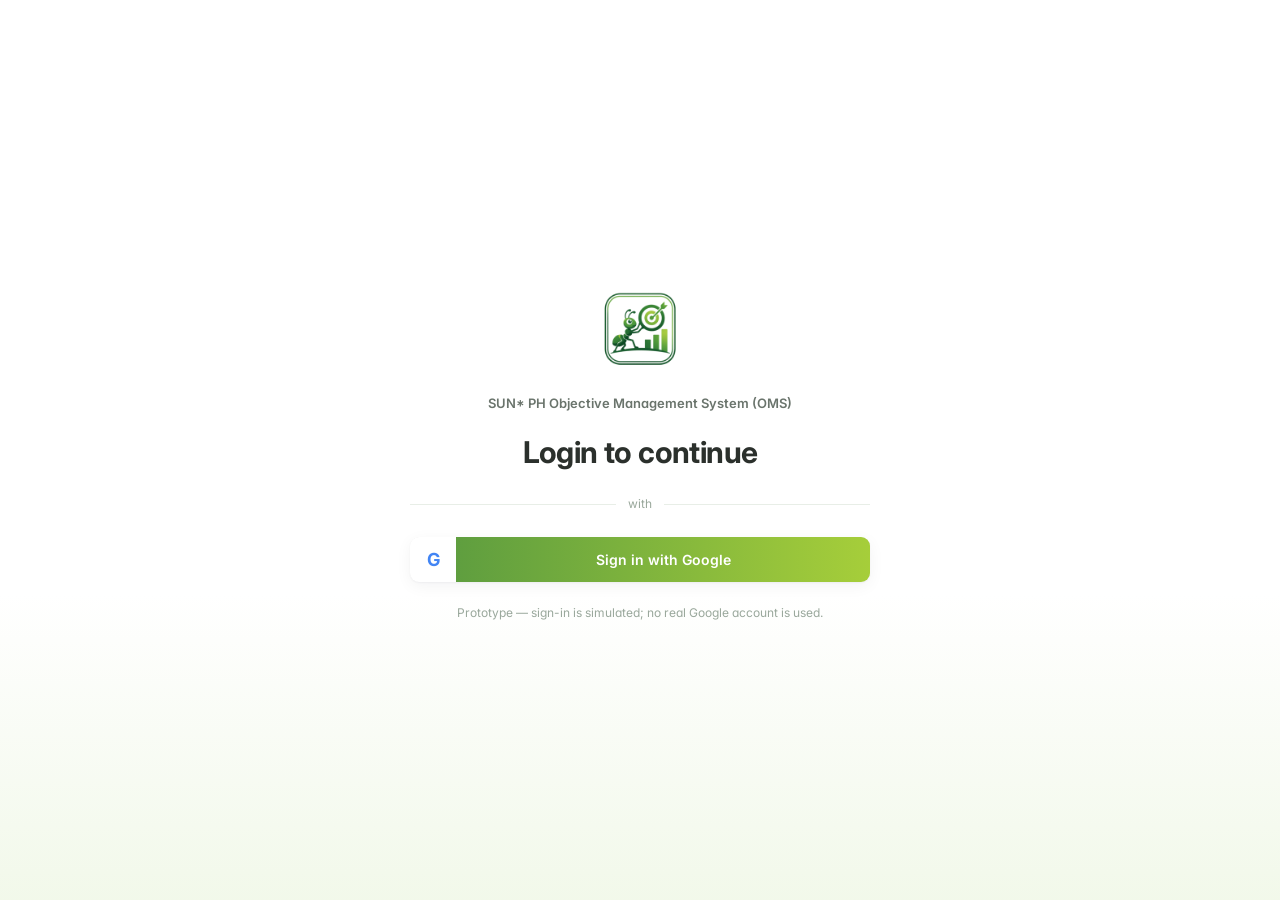
==== commit 82c761f7: "chore(preview): sync admin-oms preview from feature/admin-oms" ====
--- a/admin-oms/index.html
+++ b/admin-oms/index.html
@@ -8,7 +8,7 @@
   <link rel="preconnect" href="https://fonts.gstatic.com" crossorigin />
   <link rel="stylesheet" href="https://fonts.googleapis.com/css2?family=Inter:wght@400;500;600;700;800&display=swap" />
   <link rel="stylesheet" href="styles.css" />
-  <link rel="icon" href="data:image/svg+xml,%3Csvg%20xmlns='http://www.w3.org/2000/svg'%20viewBox='0%200%2024%2024'%3E%3Cg%20fill='none'%20stroke='%234e8a34'%20stroke-width='1.3'%20stroke-linecap='round'%3E%3Cpath%20d='M11%203.7%20L9%201.7'/%3E%3Cpath%20d='M13%203.7%20L15%201.7'/%3E%3Cpath%20d='M10.4%209%20L5.5%206.6'/%3E%3Cpath%20d='M13.6%209%20L18.5%206.6'/%3E%3Cpath%20d='M10.1%2010.4%20L4.8%2010.4'/%3E%3Cpath%20d='M13.9%2010.4%20L19.2%2010.4'/%3E%3Cpath%20d='M10.4%2011.6%20L5.9%2014.4'/%3E%3Cpath%20d='M13.6%2011.6%20L18.1%2014.4'/%3E%3C/g%3E%3Cg%20fill='%234e8a34'%3E%3Crect%20x='11.35'%20y='6.6'%20width='1.3'%20height='2.2'%20rx='.5'/%3E%3Crect%20x='11.25'%20y='11.4'%20width='1.5'%20height='1.6'%20rx='.5'/%3E%3Ccircle%20cx='12'%20cy='5'%20r='2.3'/%3E%3Ccircle%20cx='12'%20cy='10'%20r='2'/%3E%3Cellipse%20cx='12'%20cy='16.4'%20rx='3.2'%20ry='4.2'/%3E%3C/g%3E%3C/svg%3E" />
+  <link rel="icon" type="image/png" href="assets/oms-logo-mark-64.png" />
   <!-- Auth gate: unauthenticated visitors are sent to the login page (fake auth, prototype). -->
   <script>
     try {
@@ -21,8 +21,11 @@
     <!-- Sidebar -->
     <aside class="sidebar">
       <div class="brand">
-        <span class="brand-mark" title="OMS — the colony of objectives"><svg viewBox="0 0 24 24" xmlns="http://www.w3.org/2000/svg" aria-hidden="true"><g fill="none" stroke="currentColor" stroke-width="1.3" stroke-linecap="round"><path d="M11 3.7 L9 1.7"/><path d="M13 3.7 L15 1.7"/><path d="M10.4 9 L5.5 6.6"/><path d="M13.6 9 L18.5 6.6"/><path d="M10.1 10.4 L4.8 10.4"/><path d="M13.9 10.4 L19.2 10.4"/><path d="M10.4 11.6 L5.9 14.4"/><path d="M13.6 11.6 L18.1 14.4"/></g><g fill="currentColor"><rect x="11.35" y="6.6" width="1.3" height="2.2" rx=".5"/><rect x="11.25" y="11.4" width="1.5" height="1.6" rx=".5"/><circle cx="12" cy="5" r="2.3"/><circle cx="12" cy="10" r="2"/><ellipse cx="12" cy="16.4" rx="3.2" ry="4.2"/></g></svg></span>
-        <span class="brand-name">SUN* PH Objective Management System (OMS)</span>
+        <img class="brand-mark-img" src="assets/oms-logo-mark.png" alt="OMS logo" title="OMS — the colony of objectives" />
+        <div class="brand-text">
+          <span class="brand-word">SUN* OMS</span>
+          <span class="brand-sub">PH Objective Management System</span>
+        </div>
       </div>
       <div class="nav-section">Workspace</div>
       <nav class="nav" id="nav">
@@ -35,17 +38,15 @@
         <button class="nav-item" data-view="ai">
           <span class="nav-ico">✦</span> AI Assistant
         </button>
-        <button class="nav-item" data-view="my-feedback">
-          <span class="nav-ico">✓</span> My Feedback
-        </button>
         <button class="nav-item" data-view="peer">
           <span class="nav-ico">★</span> Peer Review
         </button>
+        <div class="nav-divider" data-leader-only></div>
+        <button class="nav-item" data-view="feedback">
+          <span class="nav-ico">✎</span> Feedback
+        </button>
         <button class="nav-item" data-view="reports">
           <span class="nav-ico">▤</span> Reports
-        </button>
-        <button class="nav-item" data-view="feedback">
-          <span class="nav-ico">✎</span> Feedback
         </button>
         <button class="nav-item" data-view="admin">
           <span class="nav-ico">⚙</span> Admin
@@ -91,13 +92,16 @@
   <script src="mock-data.js"></script>
   <script src="peer-assignments.js"></script>
   <script src="objective-evidence.js"></script>
+  <script src="objective-proof.js"></script>
   <script src="objective-okr.js"></script>
+  <script src="objective-form.js"></script>
   <script src="views-analytics.js"></script>
   <script src="views-objectives.js"></script>
   <script src="views-ai.js"></script>
   <script src="views-reviews.js"></script>
   <script src="views-peer.js"></script>
   <script src="views-reports.js"></script>
+  <script src="admin-connectors.js"></script>
   <script src="views-admin.js"></script>
   <script src="app.js"></script>
 </body>
--- a/admin-oms/styles.css
+++ b/admin-oms/styles.css
@@ -136,17 +136,20 @@
   padding: 18px 14px;
   position: sticky; top: 0; height: 100vh;
 }
-.brand { display: flex; align-items: center; gap: 10px; padding: 6px 8px 20px; }
+.brand { display: flex; align-items: center; justify-content: center; gap: 12px; padding: 16px 8px 18px; }
 .brand-mark { color: var(--green-deep); font-size: 20px; }
-/* Bee logo mark — inherits brand-mark color via currentColor, so it themes. */
+/* Login lockup uses .brand-mark (see .auth-logo); the sidebar uses .brand-mark-img. */
 .brand-mark svg { width: 22px; height: 22px; display: block; }
-.brand-name { font-weight: var(--fw-bold); font-size: var(--fs-section); letter-spacing: var(--ls-tight); }
-/* Full product name is long — keep the sidebar lockup compact and let it wrap cleanly. */
-.sidebar .brand { align-items: flex-start; }
-.sidebar .brand-mark { line-height: 1.25; }
-.sidebar .brand-name { font-size: var(--fs-label); line-height: 1.25; letter-spacing: 0; }
+.brand-mark img { width: 26px; height: 26px; display: block; border-radius: 6px; object-fit: contain; }
+/* Sidebar brand lockup — prominent mark + compact wordmark. */
+.brand-mark-img { width: 40px; height: 40px; object-fit: contain; flex-shrink: 0; }
+.brand-text { display: flex; flex-direction: column; line-height: 1.15; }
+.brand-word { font-weight: var(--fw-bold); font-size: var(--fs-section); letter-spacing: var(--ls-tight); color: var(--text); }
+.brand-sub { font-size: var(--fs-chip); color: var(--muted); }
 
 .nav-section { font-size: var(--fs-eyebrow); font-weight: var(--fw-bold); text-transform: uppercase; letter-spacing: .06em; color: var(--faint); padding: 8px 12px 6px; }
+/* Leader-only separator between common nav and leadership tools. */
+.nav-divider { margin: 10px 12px; border-top: 1px solid var(--border); }
 .nav { display: flex; flex-direction: column; gap: 3px; }
 .nav-item {
   display: flex; align-items: center; gap: 11px;
@@ -281,6 +284,48 @@
 
 /* pills / chips */
 .tag { display: inline-block; padding: 3px 9px; border-radius: var(--r-pill); font-size: var(--fs-chip); font-weight: var(--fw-semibold); background: var(--surface-2); border: 1px solid var(--border); color: var(--muted); }
+
+/* filter popover (peer Assignments) */
+.filter-bar { display: flex; gap: 10px; align-items: center; flex-wrap: wrap; margin-bottom: 14px; }
+.filter-wrap { position: relative; margin-left: auto; }
+.filter-panel { position: absolute; top: calc(100% + 8px); right: 0; width: 300px; background: var(--surface); border: 1px solid var(--border); border-radius: var(--r-card); box-shadow: var(--shadow-lg); padding: 16px; z-index: 20; }
+.filter-panel .filter-field { margin-bottom: 12px; }
+.filter-panel label { display: block; font-size: var(--fs-label); font-weight: var(--fw-semibold); color: var(--muted); margin-bottom: 5px; }
+.filter-panel select { width: 100%; }
+.filter-actions { display: flex; gap: 8px; justify-content: space-between; margin-top: 16px; }
+.filter-chips { display: flex; gap: 6px; align-items: center; flex-wrap: wrap; }
+.filter-chip { display: inline-flex; align-items: center; gap: 6px; padding: 4px 10px; border-radius: var(--r-pill); background: var(--surface-2); border: 1px solid var(--border); font-size: var(--fs-chip); font-weight: var(--fw-semibold); color: var(--muted); }
+.filter-chip button { border: none; background: none; cursor: pointer; color: var(--muted); font-size: 14px; line-height: 1; padding: 0; }
+.filter-chip button:hover { color: var(--red); }
+
+/* objective-form Focus Area — multi-select dropdown with chips */
+.of-select { position: relative; }
+.of-select-control { display: flex; align-items: center; gap: 8px; min-height: 42px; padding: 6px 10px; border: 1px solid var(--border); border-radius: var(--r-btn); background: var(--surface); cursor: pointer; }
+.of-select-control:focus { outline: none; border-color: var(--accent); box-shadow: 0 0 0 3px var(--accent-soft); }
+.of-select-chips { display: flex; flex-wrap: wrap; gap: 6px; flex: 1; }
+.of-ph { font-size: var(--fs-label); }
+.of-caret { color: var(--muted); font-size: 12px; flex-shrink: 0; }
+.of-select-menu { position: absolute; top: calc(100% + 4px); left: 0; right: 0; max-height: 200px; overflow: auto; background: var(--surface); border: 1px solid var(--border); border-radius: var(--r-btn); box-shadow: var(--shadow-lg); z-index: 30; padding: 4px; }
+.of-opt { padding: 9px 11px; border-radius: var(--r-btn); font-size: var(--fs-label); font-weight: var(--fw-semibold); cursor: pointer; display: flex; justify-content: space-between; align-items: center; }
+.of-opt:hover { background: var(--surface-2); }
+.of-opt.sel { background: var(--accent-soft); color: var(--accent); }
+.of-opt.sel::after { content: "✓"; }
+.of-chip { display: inline-flex; align-items: center; gap: 6px; padding: 4px 10px; border-radius: var(--r-pill); border: 1px solid var(--border); background: var(--surface-2); color: var(--text); font-size: var(--fs-chip); font-weight: var(--fw-semibold); }
+.of-chip-x { border: none; background: none; cursor: pointer; color: var(--muted); font-size: 13px; line-height: 1; padding: 0; }
+.of-chip-x:hover { color: var(--red); }
+.of-check { display: flex; align-items: center; gap: 8px; font-size: var(--fs-label); cursor: pointer; margin-top: 4px; }
+.of-check input { width: auto; }
+
+/* Proof of Output (employee-submitted) */
+.proof-list { display: flex; flex-direction: column; gap: 8px; }
+.proof-item { display: flex; align-items: center; gap: 8px; padding: 7px 10px; border: 1px solid var(--border); border-radius: var(--r-btn); background: var(--surface-2); font-size: var(--fs-label); }
+.proof-ico { flex-shrink: 0; }
+.proof-link { color: var(--accent); text-decoration: none; word-break: break-all; }
+.proof-link:hover { text-decoration: underline; }
+.proof-name { flex: 1; color: var(--text); word-break: break-word; }
+.proof-thumb { width: 40px; height: 40px; object-fit: cover; border-radius: var(--r-btn); border: 1px solid var(--border); flex-shrink: 0; }
+.proof-thumb.lg { width: 120px; height: 120px; }
+.proof-x { flex-shrink: 0; margin-left: auto; }
 
 /* checklist */
 .check-list { list-style: none; padding: 0; margin: 0; }
@@ -323,6 +368,18 @@
 .stars { display: inline-flex; gap: 3px; font-size: 20px; cursor: pointer; }
 .stars .star { color: #d7dae2; }
 .stars .star.on { color: #f5b301; }
+.stars-lg { font-size: 26px; }
+
+/* peer review modal (card grid + progress + overall note) */
+.peer-progress { display: flex; align-items: center; gap: 12px; margin: 0 0 16px; }
+.peer-progress-bar { flex: 1; height: 6px; border-radius: var(--r-pill); background: var(--track); overflow: hidden; }
+.peer-progress-bar span { display: block; height: 100%; width: 0; background: var(--green); border-radius: var(--r-pill); transition: width .18s ease; }
+.peer-progress-meta { display: inline-flex; align-items: center; gap: 8px; font-size: var(--fs-label); color: var(--muted); font-weight: var(--fw-medium); white-space: nowrap; }
+.peer-card { border: 1px solid var(--border); border-radius: var(--r-card); padding: 14px 16px; margin-bottom: 10px; background: var(--surface); }
+.peer-rate { display: flex; align-items: center; gap: 10px; margin-top: 10px; }
+.peer-desc { font-size: var(--fs-helper); font-weight: var(--fw-semibold); color: var(--green); }
+.btn:disabled { opacity: .5; cursor: not-allowed; }
+.btn.primary:disabled:hover { filter: none; }
 
 /* modal */
 .modal-overlay { position: fixed; inset: 0; background: rgba(20, 22, 40, .45); display: grid; place-items: center; z-index: 50; padding: 20px; }
@@ -389,6 +446,7 @@
 .auth-card { position: relative; z-index: 1; width: 100%; max-width: 460px; text-align: center; }
 .auth-logo .brand-mark { font-size: 46px; color: var(--accent); }
 .auth-logo .brand-mark svg { width: 46px; height: 46px; }
+.auth-logo .brand-mark img { width: 104px; height: 104px; border-radius: 20px; object-fit: contain; margin: 0 auto; }
 .auth-appname { margin-top: 12px; font-size: var(--fs-label); font-weight: var(--fw-semibold); color: var(--muted); }
 .auth-title { margin: 20px 0 0; font-size: var(--fs-page-title); font-weight: var(--fw-bold); letter-spacing: var(--ls-tight); line-height: var(--lh-heading); color: var(--text); }
 .auth-divider { display: flex; align-items: center; gap: 12px; margin: 24px 0; color: var(--faint); font-size: var(--fs-helper); }
